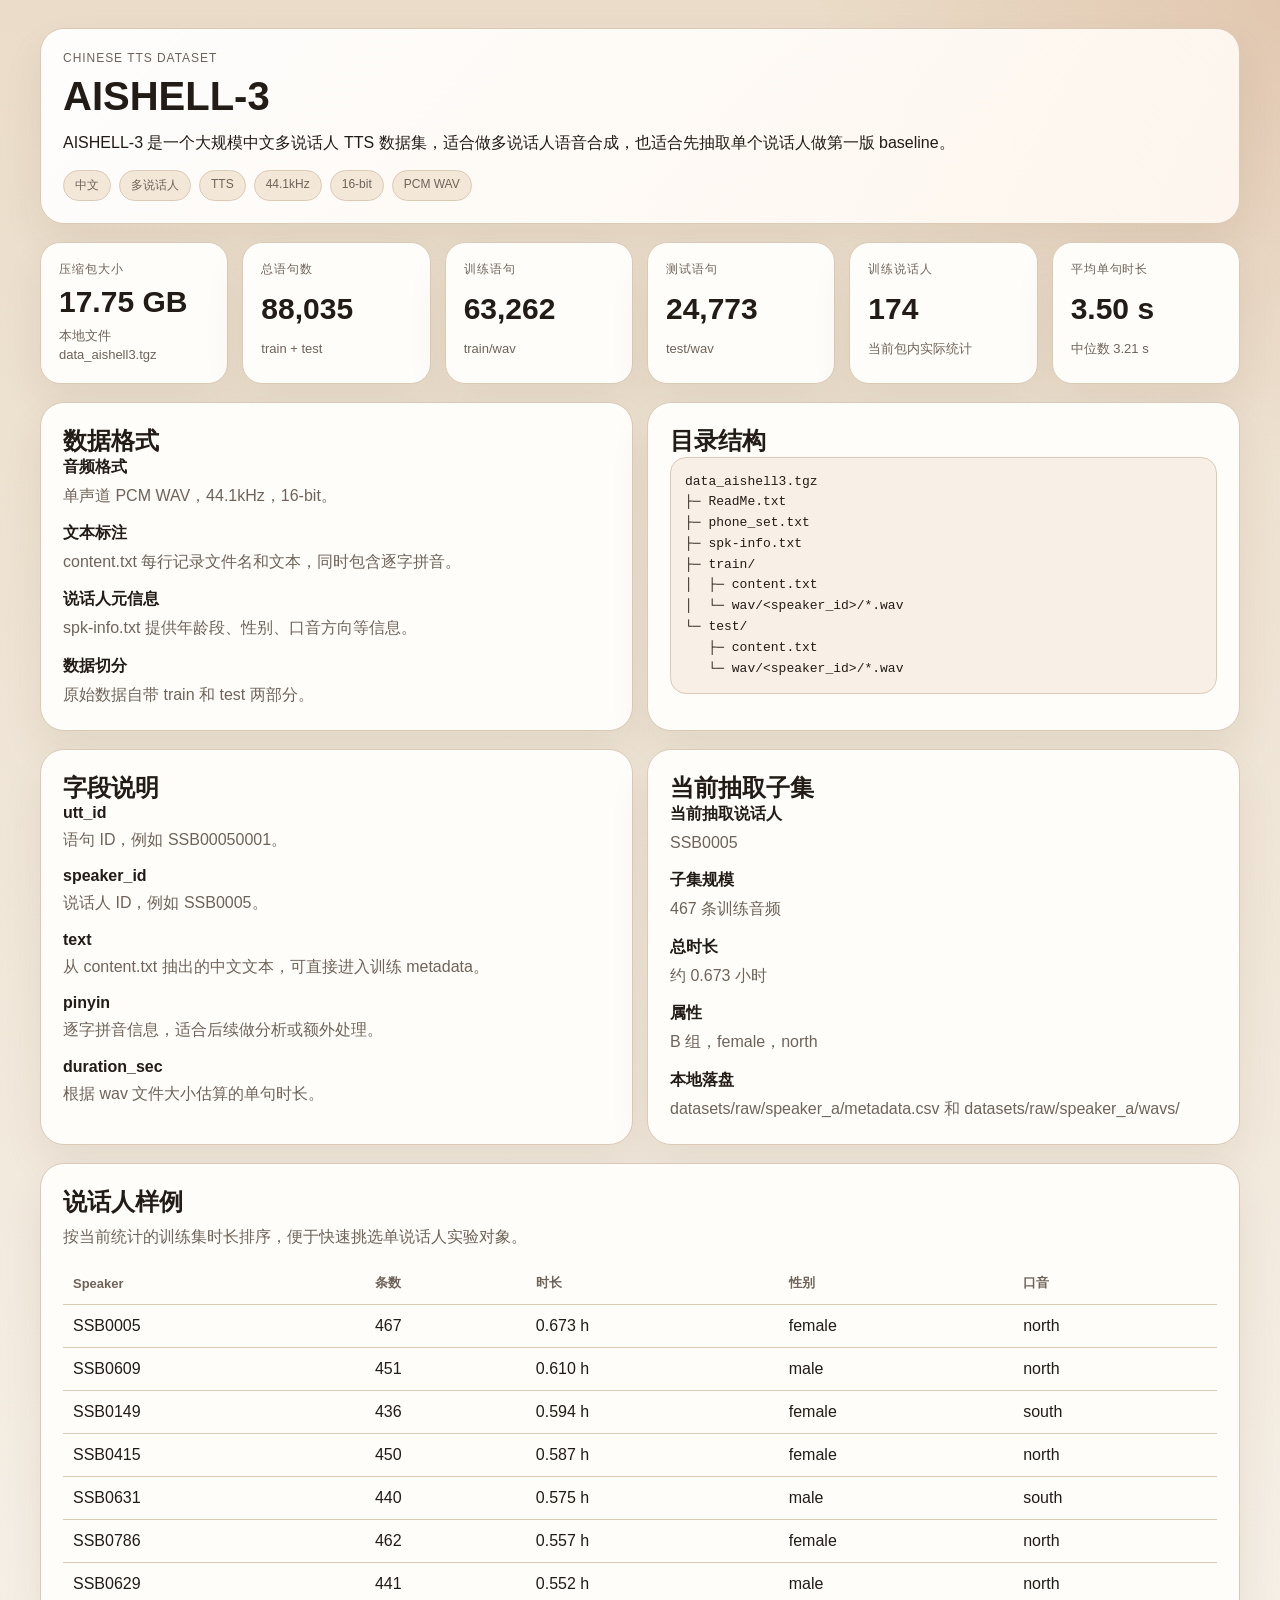
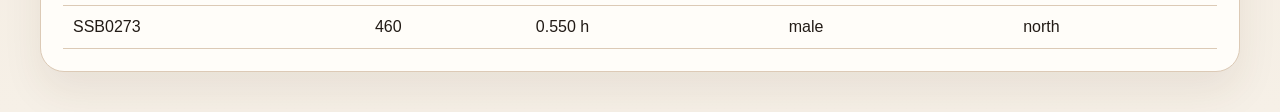
==== web/dataset.html @ 5e32ee31 "Update project docs and sync current progress" ====
<!doctype html>
<html lang="zh-CN">
  <head>
    <meta charset="utf-8">
    <meta name="viewport" content="width=device-width, initial-scale=1">
    <title>AISHELL-3 数据集展示</title>
    <link rel="stylesheet" href="dataset.css">
  </head>
  <body>
    <main class="page">
      <section class="hero">
        <div class="hero-copy">
          <p class="eyebrow">Chinese TTS Dataset</p>
          <h1 id="datasetName">AISHELL-3</h1>
          <p id="datasetSummary"></p>
          <div class="tag-list" id="datasetTags"></div>
        </div>
      </section>

      <section class="stats-grid" id="statsGrid"></section>

      <section class="two-col">
        <article class="panel">
          <h2>数据格式</h2>
          <div class="definition-list" id="formatList"></div>
        </article>

        <article class="panel">
          <h2>目录结构</h2>
          <pre class="code-block" id="structureBlock"></pre>
        </article>
      </section>

      <section class="two-col">
        <article class="panel">
          <h2>字段说明</h2>
          <div class="definition-list" id="fieldList"></div>
        </article>

        <article class="panel">
          <h2>当前抽取子集</h2>
          <div class="definition-list" id="subsetList"></div>
        </article>
      </section>

      <section class="panel">
        <div class="panel-head">
          <div>
            <h2>说话人样例</h2>
            <p>按当前统计的训练集时长排序，便于快速挑选单说话人实验对象。</p>
          </div>
        </div>
        <div class="table-wrap">
          <table class="speaker-table">
            <thead>
              <tr>
                <th>Speaker</th>
                <th>条数</th>
                <th>时长</th>
                <th>性别</th>
                <th>口音</th>
              </tr>
            </thead>
            <tbody id="speakerTableBody"></tbody>
          </table>
        </div>
      </section>
    </main>

    <script src="dataset.js"></script>
  </body>
</html>
---- web/dataset.css ----
:root {
  color-scheme: light;
  --bg: #f6f0e7;
  --bg-strong: #eadcc8;
  --panel: #fffdf9;
  --panel-soft: #f3e7d8;
  --text: #221b16;
  --muted: #6f6359;
  --line: #dccab6;
  --accent: #b55a33;
  --accent-strong: #924421;
  --shadow: 0 20px 40px rgba(71, 45, 25, 0.08);
}

* {
  box-sizing: border-box;
}

body {
  margin: 0;
  min-height: 100vh;
  background:
    radial-gradient(circle at top right, rgba(181, 90, 51, 0.16), transparent 22%),
    linear-gradient(180deg, var(--bg-strong), var(--bg));
  color: var(--text);
  font-family: "Microsoft YaHei", "Segoe UI", Arial, sans-serif;
}

.page {
  width: min(1200px, calc(100% - 32px));
  margin: 0 auto;
  padding: 28px 0 40px;
  display: grid;
  gap: 18px;
}

.hero,
.panel,
.stat-card {
  background: var(--panel);
  border: 1px solid var(--line);
  box-shadow: var(--shadow);
}

.hero,
.panel {
  border-radius: 24px;
  padding: 22px;
}

.hero {
  background:
    linear-gradient(135deg, rgba(255, 255, 255, 0.96), rgba(255, 248, 240, 0.94)),
    linear-gradient(120deg, rgba(181, 90, 51, 0.1), transparent);
}

.eyebrow {
  margin: 0;
  color: var(--muted);
  font-size: 12px;
  text-transform: uppercase;
  letter-spacing: 0.08em;
}

h1,
h2 {
  margin: 0;
}

h1 {
  margin-top: 10px;
  font-size: 40px;
  line-height: 1.05;
}

.hero-copy p:last-child,
.panel-head p,
.definition-detail {
  color: var(--muted);
  line-height: 1.65;
}

.tag-list {
  display: flex;
  flex-wrap: wrap;
  gap: 8px;
  margin-top: 16px;
}

.tag {
  border-radius: 999px;
  border: 1px solid var(--line);
  background: var(--panel-soft);
  color: var(--muted);
  padding: 6px 11px;
  font-size: 12px;
}

.stats-grid,
.two-col {
  display: grid;
  gap: 14px;
}

.stats-grid {
  grid-template-columns: repeat(6, minmax(0, 1fr));
}

.two-col {
  grid-template-columns: repeat(2, minmax(0, 1fr));
}

.stat-card {
  border-radius: 20px;
  padding: 18px;
  display: grid;
  gap: 8px;
  min-height: 132px;
}

.stat-label {
  color: var(--muted);
  font-size: 12px;
  text-transform: uppercase;
  letter-spacing: 0.08em;
}

.stat-value {
  font-size: 30px;
  line-height: 1.05;
}

.stat-note {
  color: var(--muted);
  font-size: 13px;
  line-height: 1.5;
}

.definition-list {
  display: grid;
  gap: 14px;
}

.definition-item {
  display: grid;
  gap: 5px;
}

.definition-term {
  font-weight: 700;
}

.definition-detail {
  margin: 0;
}

.code-block {
  margin: 0;
  padding: 14px;
  border-radius: 16px;
  background: #f8f0e6;
  border: 1px solid var(--line);
  overflow: auto;
  line-height: 1.6;
}

.panel-head {
  margin-bottom: 12px;
}

.panel-head p {
  margin: 6px 0 0;
}

.table-wrap {
  overflow: auto;
}

.speaker-table {
  width: 100%;
  border-collapse: collapse;
}

.speaker-table th,
.speaker-table td {
  text-align: left;
  padding: 12px 10px;
  border-bottom: 1px solid var(--line);
}

.speaker-table th {
  color: var(--muted);
  font-weight: 600;
  font-size: 13px;
}

@media (max-width: 1200px) {
  .stats-grid {
    grid-template-columns: repeat(3, minmax(0, 1fr));
  }
}

@media (max-width: 820px) {
  .page {
    width: min(100% - 24px, 1200px);
    padding: 16px 0 28px;
  }

  .two-col,
  .stats-grid {
    grid-template-columns: 1fr;
  }

  h1 {
    font-size: 30px;
  }
}
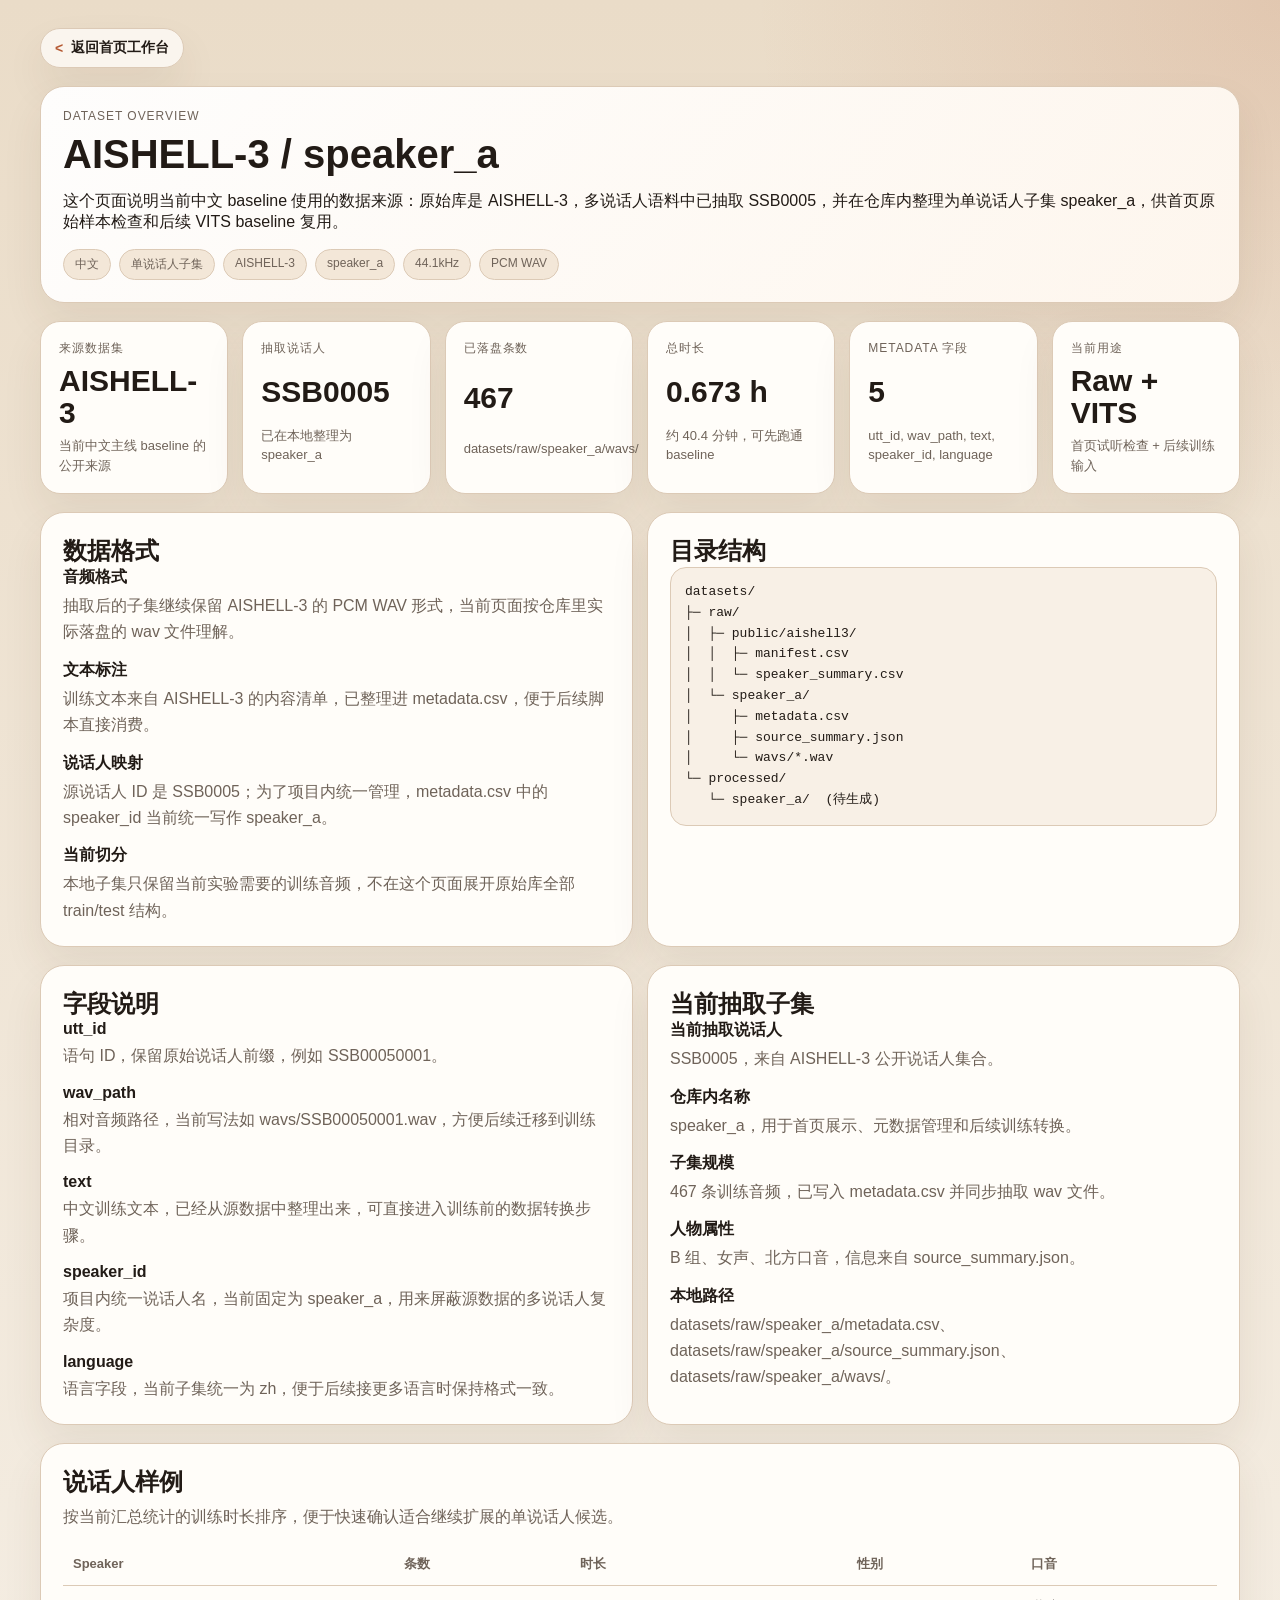
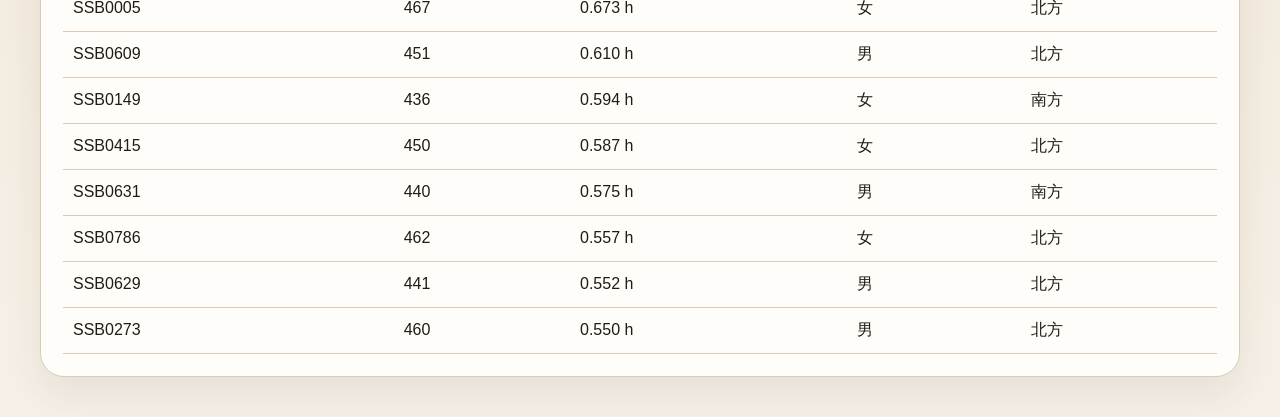
==== commit 09014ec1: "feat: land raw audio workbench showcase" ====
--- a/web/dataset.html
+++ b/web/dataset.html
@@ -3,14 +3,16 @@
   <head>
     <meta charset="utf-8">
     <meta name="viewport" content="width=device-width, initial-scale=1">
-    <title>AISHELL-3 数据集展示</title>
+    <title>AISHELL-3 数据集说明</title>
     <link rel="stylesheet" href="dataset.css">
   </head>
   <body>
     <main class="page">
+      <a class="back-link" href="./index.html">返回首页工作台</a>
+
       <section class="hero">
         <div class="hero-copy">
-          <p class="eyebrow">Chinese TTS Dataset</p>
+          <p class="eyebrow">Dataset Overview</p>
           <h1 id="datasetName">AISHELL-3</h1>
           <p id="datasetSummary"></p>
           <div class="tag-list" id="datasetTags"></div>
@@ -47,7 +49,7 @@
         <div class="panel-head">
           <div>
             <h2>说话人样例</h2>
-            <p>按当前统计的训练集时长排序，便于快速挑选单说话人实验对象。</p>
+            <p>按当前汇总统计的训练时长排序，便于快速确认适合继续扩展的单说话人候选。</p>
           </div>
         </div>
         <div class="table-wrap">
--- a/web/dataset.css
+++ b/web/dataset.css
@@ -34,6 +34,33 @@
   gap: 18px;
 }
 
+.back-link {
+  justify-self: start;
+  display: inline-flex;
+  align-items: center;
+  gap: 8px;
+  padding: 10px 14px;
+  border-radius: 999px;
+  border: 1px solid var(--line);
+  background: rgba(255, 253, 249, 0.78);
+  color: var(--text);
+  text-decoration: none;
+  font-size: 14px;
+  font-weight: 600;
+  box-shadow: var(--shadow);
+}
+
+.back-link::before {
+  content: "<";
+  color: var(--accent);
+}
+
+.back-link:hover,
+.back-link:focus-visible {
+  border-color: var(--accent);
+  color: var(--accent-strong);
+}
+
 .hero,
 .panel,
 .stat-card {
